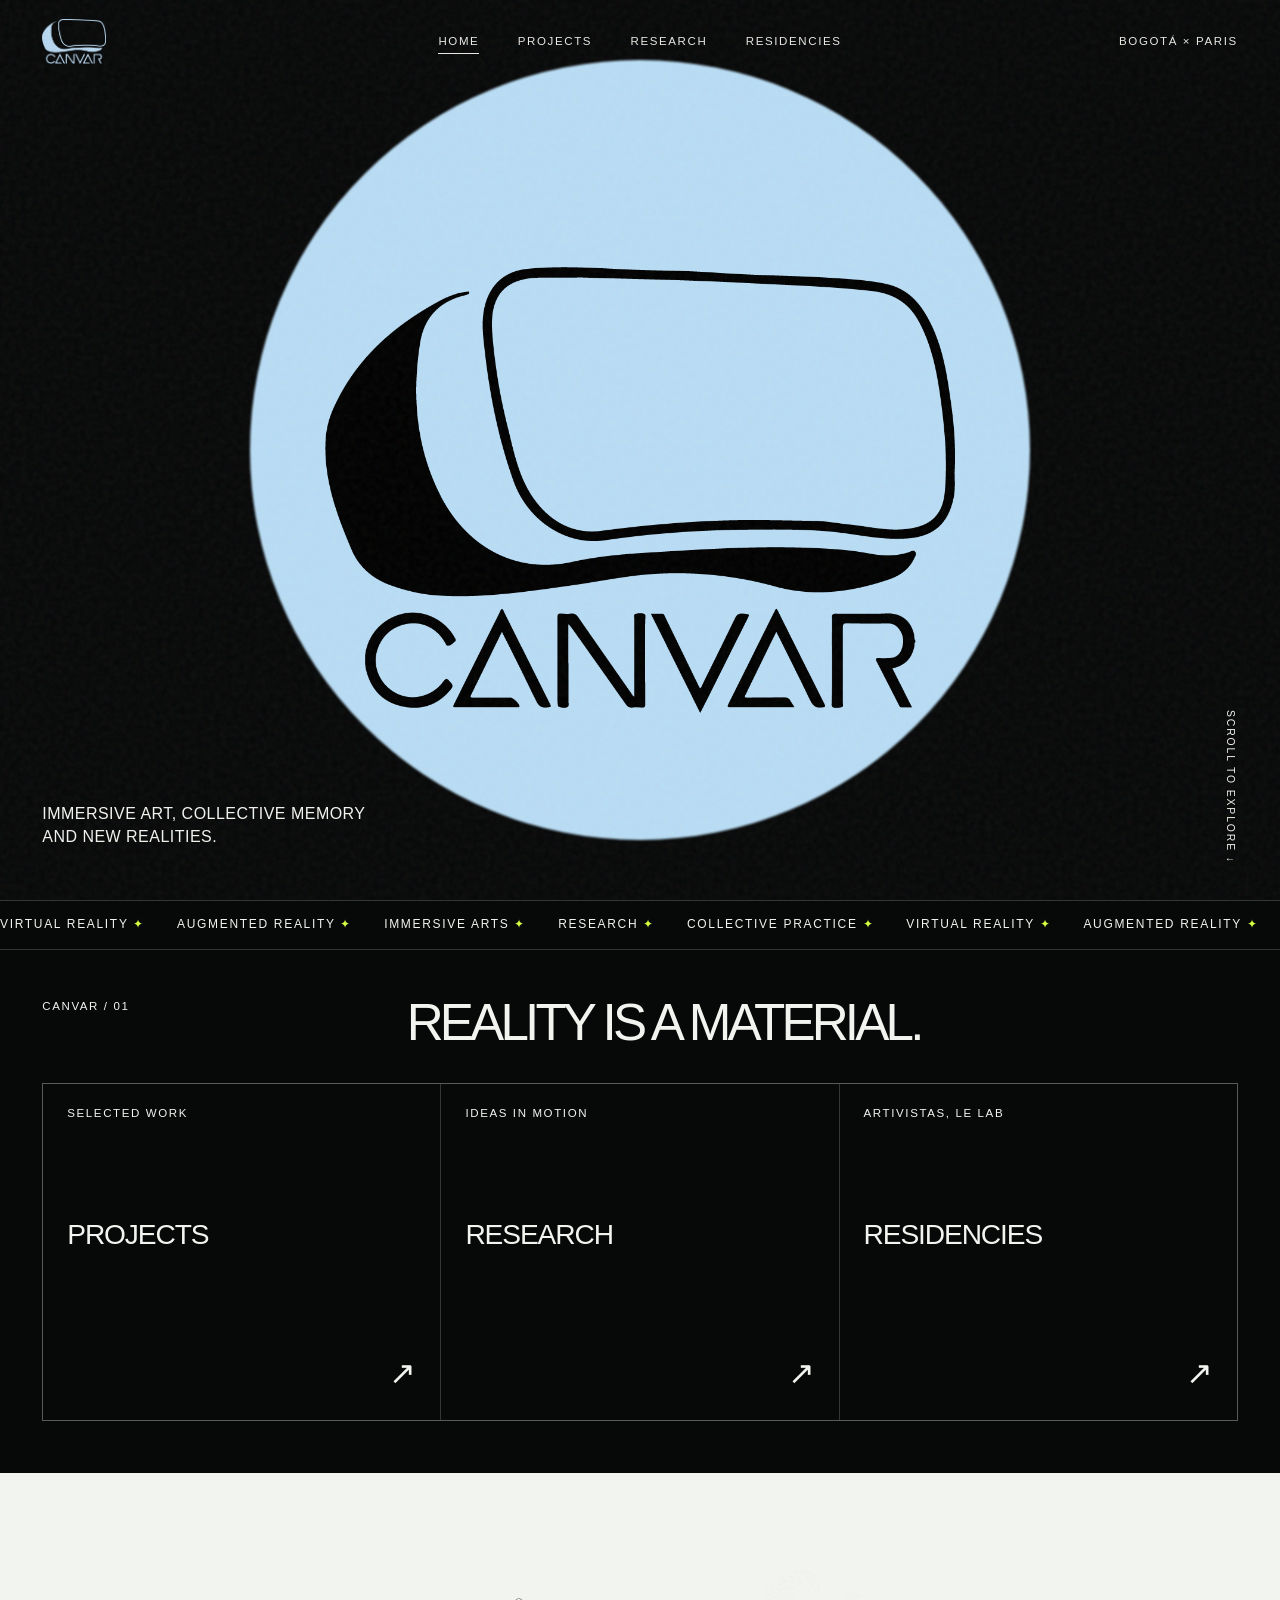
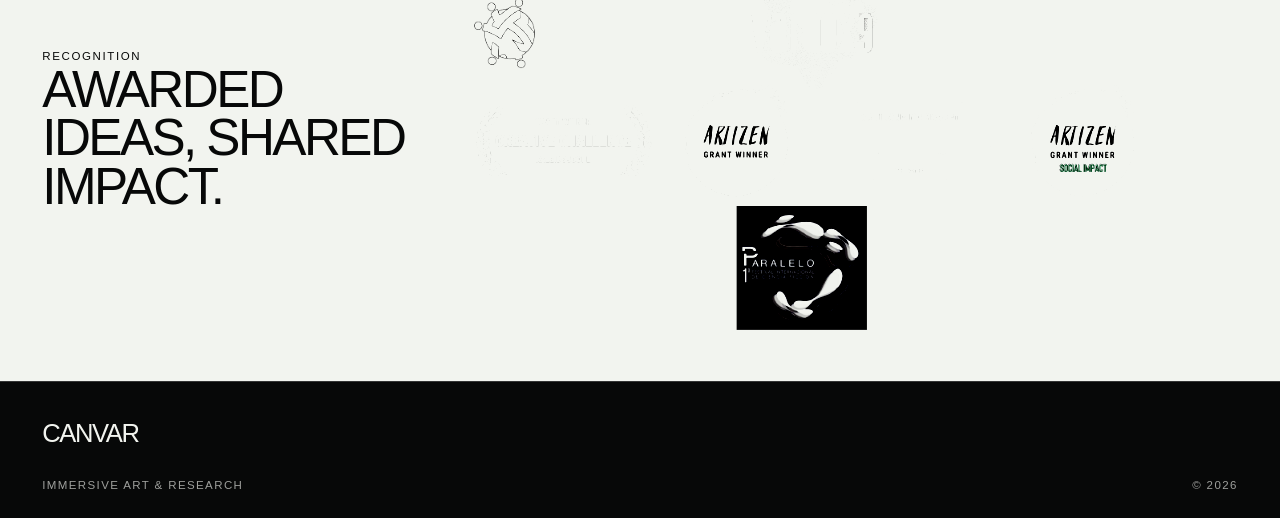
==== index.html @ 2102f198 "initial commit" ====
<!doctype html>
<html lang="en">
<head>
  <meta charset="utf-8">
  <meta name="viewport" content="width=device-width, initial-scale=1">
  <meta name="description" content="CANVAR — immersive art, extended realities and collective memory.">
  <title>CANVAR — Immersive art & new realities</title>
  <link rel="stylesheet" href="assets/css/theme.css">
  <link rel="stylesheet" href="assets/css/styles.css">
</head>
<body>
  <a class="skip-link" href="#main">Skip to content</a>
  <header class="site-header">
    <a class="brand" href="index.html" aria-label="CANVAR home"><img src="assets/images/brand/canvar-logo.png" alt="CANVAR"></a>
    <button class="nav-toggle" type="button" aria-expanded="false" aria-controls="site-nav">Menu</button>
    <nav class="site-nav" id="site-nav" aria-label="Primary">
      <a href="index.html" aria-current="page">Home</a><a href="projects.html">Projects</a><a href="research.html">Research</a><a href="residencies.html">Residencies</a>
    </nav>
    <span class="header-note">Bogotá × Paris</span>
  </header>
  <main id="main">
    <section class="hero">
      <div class="hero-orb" aria-hidden="true"></div>
      <img class="hero-logo" src="assets/images/brand/canvar-logo.png" alt="CANVAR">
      <p class="hero-copy">Immersive art, collective memory and new realities.</p>
      <span class="scroll-cue">Scroll to explore ↓</span>
    </section>
    <div class="ticker" aria-label="Disciplines">
      <div class="ticker-track"><span>Virtual reality <i>✦</i></span><span>Augmented reality <i>✦</i></span><span>Immersive arts <i>✦</i></span><span>Research <i>✦</i></span><span>Collective practice <i>✦</i></span><span>Virtual reality <i>✦</i></span><span>Augmented reality <i>✦</i></span><span>Immersive arts <i>✦</i></span><span>Research <i>✦</i></span><span>Collective practice <i>✦</i></span></div>
    </div>
    <section class="section">
      <div class="section-head reveal"><span class="eyebrow">CANVAR / 01</span><h1 class="section-title">Reality is a material.</h1></div>
      <div class="portal-grid reveal">
        <a class="portal" href="projects.html"><span class="meta">Selected work</span><h3>Projects</h3><span class="arrow">↗</span></a>
        <a class="portal" href="research.html"><span class="meta">Ideas in motion</span><h3>Research</h3><span class="arrow">↗</span></a>
        <a class="portal" href="residencies.html"><span class="meta">Artivistas, Le Lab</span><h3>Residencies</h3><span class="arrow">↗</span></a>
      </div>
    </section>
    <section class="section awards">
      <div class="reveal"><span class="eyebrow">Recognition</span><h2>Awarded ideas, shared impact.</h2></div>
      <img class="awards-art reveal" src="assets/images/brand/canvar-awards.png" alt="CANVAR awards and recognition marks">
    </section>
  </main>
  <footer class="site-footer"><div class="footer-mark">CANVAR</div><div class="footer-row"><span>Immersive art & research</span><span>© <span data-year></span></span></div></footer>
  <script src="assets/js/main.js"></script>
</body>
</html>
---- assets/css/theme.css ----
/*
  CANVAR GLOBAL THEME
  -------------------
  This file controls the visual language shared by every page.
  Change these values to update the whole website without editing its layouts.
*/

:root {
  /* Palette */
  --ink: #070808;
  --paper: #f2f4ef;
  --mist: #b9ddf5;
  --acid: #d7ff42;
  --line: rgba(255, 255, 255, .18);
  --muted: rgba(242, 244, 239, .64);

  /* Typefaces */
  --display: "Arial Narrow", "Helvetica Neue", Arial, sans-serif;
  --body: Inter, "Helvetica Neue", Arial, sans-serif;

  /* Global page spacing */
  --pad: clamp(1rem, 3.3vw, 3.5rem);

  /* Global type scale — edit these to resize every heading */
  --type-page-title: clamp(3rem, 5vw, 5.25rem);
  --type-project-title: clamp(2.8rem, 4.5vw, 4.8rem);
  --type-section-title: clamp(2.4rem, 4vw, 4.2rem);
  --type-content-title: clamp(2rem, 3.2vw, 3.5rem);
  --type-feature-title: clamp(2.2rem, 3.5vw, 3.8rem);
  --type-card-title: clamp(1.5rem, 2.2vw, 2.4rem);
  --type-small-title: clamp(1.5rem, 2vw, 2.1rem);
  --type-footer: clamp(1.5rem, 2vw, 3rem);
  --type-body-large: clamp(1rem, 1.2vw, 1.15rem);

  /* Mobile title scale */
  --type-page-title-mobile: clamp(2.6rem, 9vw, 3.6rem);
}
---- assets/css/styles.css ----
* { box-sizing: border-box; }
html { scroll-behavior: smooth; }
body {
  margin: 0;
  color: var(--paper);
  background: var(--ink);
  font-family: var(--body);
  line-height: 1.45;
  overflow-x: hidden;
}
body::before {
  content: "";
  position: fixed;
  inset: 0;
  pointer-events: none;
  z-index: 20;
  opacity: .08;
  background-image: url("data:image/svg+xml,%3Csvg viewBox='0 0 180 180' xmlns='http://www.w3.org/2000/svg'%3E%3Cfilter id='n'%3E%3CfeTurbulence type='fractalNoise' baseFrequency='.85' numOctaves='3' stitchTiles='stitch'/%3E%3C/filter%3E%3Crect width='100%25' height='100%25' filter='url(%23n)' opacity='.7'/%3E%3C/svg%3E");
}
a { color: inherit; text-decoration: none; }
img { display: block; max-width: 100%; }
button { font: inherit; }
::selection { color: var(--ink); background: var(--acid); }

.skip-link { position: fixed; left: 1rem; top: -5rem; z-index: 100; background: var(--acid); color: var(--ink); padding: .7rem 1rem; }
.skip-link:focus { top: 1rem; }
.site-header {
  position: fixed;
  inset: 0 0 auto;
  z-index: 50;
  display: grid;
  grid-template-columns: 1fr auto 1fr;
  align-items: center;
  padding: 1.2rem var(--pad);
  mix-blend-mode: difference;
}
.brand { width: 64px; }
.brand img { width: 100%; }
.nav-toggle { display: none; }
.site-nav { display: flex; justify-content: center; gap: clamp(1rem, 3vw, 3rem); }
.site-nav a, .header-note, .eyebrow, .meta, .filter-button, .index-no {
  font-size: .72rem;
  line-height: 1;
  text-transform: uppercase;
  letter-spacing: .14em;
}
.site-nav a { position: relative; padding: .4rem 0; }
.site-nav a::after { content: ""; position: absolute; left: 0; right: 100%; bottom: 0; height: 1px; background: currentColor; transition: right .25s ease; }
.site-nav a:hover::after, .site-nav a[aria-current="page"]::after { right: 0; }
.header-note { justify-self: end; }

.hero {
  min-height: 100svh;
  display: grid;
  place-items: center;
  padding: 8rem var(--pad) 3rem;
  position: relative;
  overflow: hidden;
}
.hero-orb {
  position: absolute;
  width: min(66vw, 780px);
  aspect-ratio: 1;
  border-radius: 50%;
  background: var(--mist);
  filter: blur(1px);
  animation: breathe 8s ease-in-out infinite;
}
.hero-logo { position: relative; width: min(65vw, 630px); z-index: 1; filter: brightness(0); }
.hero-copy { position: absolute; left: var(--pad); bottom: 2.25rem; z-index: 2; max-width: 38ch; text-transform: uppercase; letter-spacing: .03em; }
.scroll-cue { position: absolute; right: var(--pad); bottom: 2.25rem; writing-mode: vertical-rl; font-size: .65rem; text-transform: uppercase; letter-spacing: .18em; }
@keyframes breathe { 50% { transform: scale(1.05) rotate(3deg); border-radius: 44% 56% 51% 49%; } }

.ticker { overflow: hidden; border-block: 1px solid var(--line); padding: .95rem 0; }
.ticker-track { width: max-content; display: flex; gap: 2rem; animation: tick 28s linear infinite; }
.ticker span { font-size: .75rem; letter-spacing: .14em; text-transform: uppercase; }
.ticker i { color: var(--acid); font-style: normal; }
@keyframes tick { to { transform: translateX(-50%); } }

.section { padding: clamp(2.5rem, 4vw, 4.5rem) var(--pad); }
.section-head { display: grid; grid-template-columns: minmax(8rem, .4fr) 1fr; gap: 2rem; margin-bottom: clamp(1.5rem, 3vw, 3rem); }
.section-title, .page-title, .project-title {
  margin: 0;
  font-family: var(--display);
  font-weight: 500;
  text-transform: uppercase;
  letter-spacing: -.075em;
  line-height: .86;
}
.section-title { font-size: var(--type-section-title); }
.section-intro { max-width: 42rem; margin: 0; font-size: clamp(1rem, 1.5vw, 1.3rem); align-self: end; }
.rule { border: 0; border-top: 1px solid var(--line); margin: 0; }

.awards { display: grid; grid-template-columns: .65fr 1.35fr; align-items: center; gap: 5vw; background: var(--paper); color: var(--ink); }
.awards h2 { font-size: var(--type-section-title); margin: 0; line-height: .94; letter-spacing: -.05em; text-transform: uppercase; font-weight: 500; }
.awards-art { filter: contrast(1.6); mix-blend-mode: multiply; }

.portal-grid { display: grid; grid-template-columns: repeat(3, 1fr); gap: 1px; background: var(--line); border: 1px solid var(--line); }
.portal { background: var(--ink); min-height: 21rem; padding: 1.5rem; display: flex; flex-direction: column; justify-content: space-between; transition: color .3s, background .3s; }
.portal:hover { background: var(--acid); color: var(--ink); }
.portal h3 { margin: 0; font-size: var(--type-card-title); line-height: .98; text-transform: uppercase; letter-spacing: -.04em; font-weight: 500; }
.arrow { font-size: 2rem; align-self: end; transition: transform .25s; }
.portal:hover .arrow { transform: translate(5px, -5px); }

.page-hero { min-height: 62svh; padding: 7rem var(--pad) 3.5rem; display: flex; flex-direction: column; justify-content: flex-end; border-bottom: 1px solid var(--line); position: relative; }
.page-hero--compact { min-height: 20svh; }
.page-title { font-size: var(--type-page-title); }
.page-kicker { display: flex; justify-content: space-between; gap: 2rem; margin-bottom: 1.5rem; color: var(--muted); }
.sr-only { position: absolute; width: 1px; height: 1px; padding: 0; margin: -1px; overflow: hidden; clip: rect(0, 0, 0, 0); white-space: nowrap; border: 0; }
.projects-intro { padding: 10rem var(--pad) 1.5rem; }
.projects-intro .page-kicker { margin: 0; }
.filters { position: sticky; top: 5rem; z-index: 15; display: flex; align-items: center; flex-wrap: wrap; gap: .25rem 0; padding: 1rem var(--pad); border-block: 1px solid var(--line); background: rgba(7, 8, 8, .9); backdrop-filter: blur(14px); }
.filter-label { margin-right: 1rem; color: var(--muted); font-size: .72rem; text-transform: uppercase; letter-spacing: .12em; }
.filter-button { position: relative; color: var(--muted); background: transparent; border: 0; padding: .5rem .85rem; cursor: pointer; font-size: .78rem; text-transform: none; letter-spacing: .02em; }
.filter-button:not(:last-of-type)::after { content: "/"; position: absolute; right: -.12rem; color: rgba(242, 244, 239, .25); }
.filter-button sup { margin-left: .2rem; font-size: .55rem; vertical-align: super; }
.filter-button:hover, .filter-button.is-active { color: var(--paper); }
.filter-button.is-active { text-decoration: underline; text-decoration-color: var(--acid); text-underline-offset: .35rem; }
.filter-button:focus-visible { outline: 2px solid var(--acid); outline-offset: 3px; }
.filter-status { margin-left: auto; color: var(--muted); font-size: .72rem; text-transform: uppercase; letter-spacing: .12em; }

.project-list { margin: 2rem var(--pad) 8rem; display: grid; grid-template-columns: repeat(2, minmax(0, 1fr)); gap: clamp(1rem, 2.4vw, 2.5rem); }
.project-card { min-width: 0; position: relative; display: block; align-self: start; overflow: hidden; background: #111; isolation: isolate; }
.project-card.reveal { opacity: 1; transform: none; }
.project-card[hidden] { display: none !important; }
.project-info { position: absolute; inset: 0; z-index: 2; padding: clamp(1.25rem, 3vw, 3rem); display: flex; flex-direction: column; align-items: center; justify-content: center; text-align: center; color: #fff; transition: transform .35s ease; }
.project-info .index-no { display: block; margin-bottom: .8rem; color: rgba(255,255,255,.7); }
.project-card h2 { margin: 0; font-size: var(--type-card-title); line-height: 1; text-transform: uppercase; letter-spacing: -.035em; font-weight: 500; }
.project-thumb { position: relative; width: 100%; background: #111; }
.project-thumb::after { content: ""; position: absolute; inset: 0; background: rgba(0, 0, 0, .34); transition: background .35s ease; }
.project-thumb img { width: 100%; height: var(--equal-grid-height, auto); object-fit: contain; }
.project-list .project-thumb { height: var(--equal-grid-height, auto); }
.project-card .meta { color: rgba(255,255,255,.78); margin-top: .75rem; }
.project-action { margin-top: 1.4rem; font-size: .65rem; line-height: 1; text-transform: uppercase; letter-spacing: .14em; opacity: .7; }
.project-card[href] .project-action { opacity: 1; }
.project-card[href]:hover .project-info { transform: translateY(-4px); }
.project-card:hover .project-thumb::after { background: rgba(0, 0, 0, .62); }
.project-card[href]:focus-visible { outline: 2px solid var(--acid); outline-offset: 4px; }
.project-card.is-disabled { cursor: default; }
.project-card.is-disabled .project-info { background: radial-gradient(ellipse at center, rgba(0,0,0,.72) 0%, rgba(0,0,0,.42) 30%, transparent 68%); }

/* Shared project-detail components */
.project-lead { margin: 0 0 2rem; font-size: clamp(1.25rem, 2vw, 1.75rem); line-height: 1.35; color: var(--paper); }
.project-section-label { display: block; margin-bottom: 1.25rem; color: var(--muted); font-size: .7rem; text-transform: uppercase; letter-spacing: .14em; }
.project-split { display: grid; grid-template-columns: minmax(12rem, .45fr) minmax(0, 1fr); gap: clamp(2.5rem, 7vw, 7rem); align-items: start; }
.video-player { position: relative; aspect-ratio: 16 / 9; overflow: hidden; display: grid; place-items: center; background: #111; }
.video-player::after { content: ""; position: absolute; inset: 0; background: rgba(0,0,0,.48); transition: background .3s ease; }
.video-player > img { position: absolute; inset: 0; width: 100%; height: 100%; object-fit: cover; transition: transform .5s ease; }
.video-load { position: relative; z-index: 1; display: flex; flex-direction: column; align-items: center; gap: .75rem; padding: 1rem; color: #fff; background: transparent; border: 0; text-align: center; cursor: pointer; }
.video-load strong { font-size: clamp(1.5rem, 3vw, 3rem); font-weight: 500; text-transform: uppercase; letter-spacing: -.03em; }
.video-load small { font-size: .68rem; text-transform: uppercase; letter-spacing: .12em; }
.play-button { width: 3.5rem; aspect-ratio: 1; display: grid; place-items: center; padding-left: .15rem; border: 1px solid rgba(255,255,255,.65); border-radius: 50%; }
.video-player:hover::after { background: rgba(0,0,0,.62); }
.video-player:hover > img { transform: scale(1.02); }
.video-load:focus-visible { outline: 2px solid var(--acid); outline-offset: 4px; }
.video-player iframe { position: absolute; inset: 0; z-index: 3; width: 100%; height: 100%; border: 0; }
.video-local-message { display: none; position: relative; z-index: 2; max-width: 34rem; margin: 0; padding: 1rem 1.25rem; color: #fff; background: rgba(0,0,0,.78); text-align: center; }
.video-player.needs-server .video-load { display: none; }
.video-player.needs-server .video-local-message { display: block; }
.video-link { display: inline-flex; margin-top: 1rem; padding-bottom: .2rem; border-bottom: 1px solid var(--acid); font-size: .72rem; text-transform: uppercase; letter-spacing: .12em; }
.wide-media { margin: 0; padding: 0 var(--pad); }
.wide-media img { width: 100%; height: auto; }
.project-media-grid { --row-gap: clamp(.35rem, .9vw, .9rem); display: flex; width: 100%; gap: var(--row-gap); align-items: stretch; overflow: hidden; }
.project-media-grid figure { flex: 1 1 0; min-width: 0; height: var(--equal-grid-height, auto); margin: 0; background: #111; }
.project-media-grid img { width: 100%; height: var(--equal-grid-height, auto); object-fit: contain; }
.people-grid { display: flex; width: 100%; gap: 1px; align-items: stretch; overflow: hidden; background: var(--line); }
.person-card { flex: 1 1 0; min-width: 0; height: var(--equal-grid-height, auto); position: relative; margin: 0; overflow: hidden; background: #111; }
.person-card img { width: 100%; height: var(--equal-grid-height, auto); object-fit: contain; }
.person-card figcaption { position: absolute; inset: 0; display: flex; align-items: center; justify-content: center; padding: 1rem; color: #fff; background: rgba(0,0,0,.68); text-align: center; text-transform: uppercase; letter-spacing: .08em; opacity: 0; transition: opacity .25s ease; }
.person-card:hover figcaption, .person-card:focus-within figcaption { opacity: 1; }
.credit-grid { display: flex; width: 100%; gap: 1px; align-items: stretch; overflow: hidden; background: var(--line); }
.credit-item { flex: 1 1 0; min-width: 0; min-height: 9rem; padding: 1.5rem; background: var(--ink); display: flex; flex-direction: column; justify-content: space-between; }
.credit-item dt { color: var(--muted); font-size: .68rem; text-transform: uppercase; letter-spacing: .12em; }
.credit-item dd { margin: 1rem 0 0; font-size: 1.05rem; }
.logo-grid { display: flex; gap: 1px; align-items: stretch; overflow: visible; background: transparent; }
.logo-grid figure { flex: 1 1 0; min-width: 0; margin: 0; padding: clamp(.8rem, 1.8vw, 1.8rem); background: transparent; display: flex; align-items: center; justify-content: center; }
.logo-grid img { width: 100%; height: var(--equal-grid-height, auto); object-fit: contain; }
.project-separator { padding: 2rem var(--pad); display: flex; justify-content: center; }
.project-separator img { width: min(11rem, 38vw); }
.platform-list { display: flex; flex-wrap: wrap; gap: .5rem; margin: 2rem 0; }
.platform-list span { padding: .55rem .8rem; border: 1px solid var(--line); border-radius: 99px; font-size: .7rem; text-transform: uppercase; letter-spacing: .12em; }
.project-cta { display: inline-flex; align-items: center; gap: .8rem; padding: .9rem 1.2rem; color: var(--ink); background: var(--acid); border-radius: 99px; font-size: .72rem; text-transform: uppercase; letter-spacing: .12em; }
.principles { list-style: none; margin: 2rem 0 0; padding: 0; counter-reset: principles; }
.principles li { counter-increment: principles; display: grid; grid-template-columns: 3rem 1fr; gap: 1rem; padding: 1.5rem 0; border-top: 1px solid var(--line); }
.principles li::before { content: "0" counter(principles); color: var(--muted); font-size: .72rem; letter-spacing: .1em; }

.image-hero { height: min(76svh, 780px); position: relative; overflow: hidden; }
.image-hero img { width: 100%; height: 100%; object-fit: cover; }
.image-hero::after { content: ""; position: absolute; inset: 0; background: linear-gradient(180deg, rgba(0,0,0,.05), rgba(0,0,0,.64)); }
.project-heading { position: absolute; z-index: 2; inset: auto var(--pad) 3rem; }
.project-title { font-size: var(--type-project-title); max-width: 14ch; }
.project-deck { font-size: clamp(1rem, 1.5vw, 1.25rem); max-width: 48rem; margin: 1.5rem 0 0; }
.content-grid { display: grid; grid-template-columns: minmax(8rem, .45fr) 1fr; gap: 5vw; }
.prose { max-width: 52rem; }
.prose h2 { font-size: var(--type-content-title); line-height: 1; letter-spacing: -.045em; text-transform: uppercase; font-weight: 500; margin: 0 0 2rem; }
.prose h3 { font-size: var(--type-small-title); line-height: 1.05; margin: 3rem 0 1rem; text-transform: uppercase; }
.prose p, .feature-copy p { font-size: var(--type-body-large); color: rgba(242,244,239,.82); }
.prose a { text-decoration: underline; text-decoration-color: var(--acid); text-underline-offset: .2em; }

.character-grid { display: grid; grid-template-columns: repeat(2, 1fr); gap: 1px; background: var(--line); border: 1px solid var(--line); margin-top: 3rem; }
.character { background: #111; padding: clamp(1.5rem, 4vw, 4rem); display: grid; grid-template-columns: .7fr 1fr; gap: 2rem; align-items: end; }
.character img { width: 100%; height: var(--equal-grid-height, auto); object-fit: contain; margin: auto; }
.character h3 { font-size: var(--type-small-title); letter-spacing: -.04em; line-height: 1; text-transform: uppercase; margin: 0 0 1.5rem; }
.partner-strip { padding: clamp(1.5rem, 3vw, 3rem); background: transparent; }
.partner-strip img { width: 100%; height: auto; max-height: 10rem; object-fit: contain; }

.gallery { padding: var(--pad); display: grid; grid-template-columns: repeat(12, 1fr); gap: var(--pad); }
.gallery figure { height: var(--equal-grid-height, auto); margin: 0; overflow: hidden; }
.gallery img { width: 100%; height: var(--equal-grid-height, auto); object-fit: contain; }
.gallery figure:nth-child(6n+1) { grid-column: span 7; }
.gallery figure:nth-child(6n+2) { grid-column: span 5; }
.gallery figure:nth-child(6n+3) { grid-column: span 4; }
.gallery figure:nth-child(6n+4) { grid-column: span 8; }
.gallery figure:nth-child(6n+5) { grid-column: span 6; }
.gallery figure:nth-child(6n+6) { grid-column: span 6; }
.gallery img { transition: opacity .25s ease; }
.gallery figure:hover img { opacity: .86; }
.banner { width: 100%; }
.logo-row { display: flex; justify-content: center; align-items: center; gap: 5vw; padding: 3rem var(--pad); background: transparent; }
.logo-row img { flex: 0 1 260px; min-width: 0; max-width: min(260px, 36vw); max-height: 130px; object-fit: contain; }

/* SEXILIO */
.sexilio-page { --hero-image-height: 18rem; }
.sexilio-banner { padding-top: 5.25rem; border-bottom: 1px solid var(--line); background: #111; }
.sexilio-banner img { width: 100%; height: auto; }
.sexilio-opening, .sexilio-story, .sexilio-team, .sexilio-support { display: grid; grid-template-columns: repeat(2, minmax(0, 1fr)); gap: clamp(1.5rem, 4vw, 4rem); align-items: center; }
.sexilio-feature-image { margin: 0; min-width: 0; background: transparent; }
.sexilio-feature-image img { width: 100%; height: auto; }
.sexilio-crowdfunding { display: flex; align-items: end; justify-content: space-between; gap: 2rem; border-block: 1px solid var(--line); }
.sexilio-crowdfunding h2 { max-width: 22ch; margin: 0; font-size: clamp(1.25rem, 1.8vw, 1.8rem); line-height: 1.08; letter-spacing: -.035em; text-transform: uppercase; font-weight: 500; }
.sexilio-crowdfunding p { margin-bottom: 0; color: var(--muted); }
.sexilio-crowdfunding .project-cta { flex: 0 0 auto; }
.sexilio-grid { display: grid; gap: clamp(.5rem, 1vw, 1rem); margin-top: clamp(1.5rem, 3vw, 3rem); }
.sexilio-grid--three { grid-template-columns: repeat(3, minmax(0, 1fr)); }
.sexilio-grid--two { grid-template-columns: repeat(2, minmax(0, 1fr)); }
.sexilio-grid figure { height: var(--equal-grid-height, auto); min-width: 0; margin: 0; overflow: hidden; background: #111; }
.sexilio-grid img { width: 100%; height: var(--equal-grid-height, auto); object-fit: contain; }
.sexilio-logos { max-width: 48rem; margin-inline: auto; }
.sexilio-team { align-items: stretch; }
.sexilio-credits { display: grid; grid-template-columns: repeat(2, minmax(0, 1fr)); }
.sexilio-widget { min-height: 450px; display: grid; place-items: center; overflow: hidden; background: var(--paper); }
.sexilio-widget iframe { display: block; width: 100%; height: 450px; border: 0; }

/* Project media is intentionally compact on larger screens. */
.project-page .image-hero {
  width: 60%;
  height: min(57svh, 585px);
  margin-inline: auto;
}
.project-page :is(.video-player, .wide-media, .project-media-grid, .people-grid, .logo-grid, .character-grid, .gallery, .partner-strip, .sexilio-grid) {
  width: 60%;
  margin-inline: auto;
}
.project-page :is(.sexilio-banner img, .sexilio-feature-image, .sexilio-widget) {
  width: 60%;
  margin-inline: auto;
}
.project-page :is(.project-split, .content-grid, .sexilio-opening, .sexilio-story, .sexilio-team, .sexilio-support)
  :is(.image-hero, .video-player, .wide-media, .project-media-grid, .people-grid, .logo-grid, .character-grid, .gallery, .partner-strip, .sexilio-grid, .sexilio-feature-image, .sexilio-widget) {
  width: 100%;
  margin-inline: 0;
}
.project-page .project-separator img { width: min(8.25rem, 28.5vw); }

/* Render-safe project layouts (SEXILIO is intentionally excluded). */
.project-page:not(.sexilio-page) :is(.project-split, .content-grid) {
  grid-template-columns: 1fr;
  gap: clamp(1rem, 2vw, 2rem);
}
.project-page:not(.sexilio-page) :is(.project-split, .content-grid) > *,
.project-page:not(.sexilio-page) :is(.prose, .video-load, .section-head, .character, .credit-item) {
  min-width: 0;
  max-width: 100%;
}
.project-page:not(.sexilio-page) :is(.prose, .section-title, .project-lead, .project-deck, .video-load strong, .character) {
  overflow-wrap: anywhere;
}
.project-page:not(.sexilio-page) .prose { width: 100%; }
.project-page:not(.sexilio-page) .image-hero { background: transparent; }
.project-page:not(.sexilio-page) .image-hero img { object-fit: contain; }
.project-page:not(.sexilio-page) .image-hero .project-title {
  position: absolute;
  width: 1px;
  height: 1px;
  padding: 0;
  margin: -1px;
  overflow: hidden;
  clip: rect(0, 0, 0, 0);
  white-space: nowrap;
  border: 0;
}
.project-page:not(.sexilio-page) .video-load strong { font-size: clamp(1rem, 3vw, 2rem); }

/* SEXILIO page-specific proportions */
.project-page main { text-align: center; }
.project-page .section { padding-block: clamp(1.25rem, 2vw, 2rem); }
.project-page main :is(.prose, .section-title, .project-title, .project-deck) { margin-inline: auto; }
.project-page .section-title { font-size: clamp(1.6rem, 2.6vw, 2.7rem); line-height: .95; letter-spacing: -.045em; }
.project-page .section-head { grid-template-columns: 1fr; margin-bottom: clamp(1rem, 1.8vw, 1.75rem); }
.project-page .credit-item { align-items: center; text-align: center; }
.project-page .platform-list { justify-content: center; }
.sexilio-page .sexilio-crowdfunding > div { flex: 1 1 auto; }
.sexilio-page .sexilio-crowdfunding h2 { margin-inline: auto; }
.project-page :is(.project-media-grid, .people-grid, .logo-grid, .character-grid, .gallery, .sexilio-grid) {
  gap: 0;
  background: transparent;
}
.project-page :is(.project-media-grid figure, .person-card, .character, .gallery figure, .sexilio-grid figure) {
  background: transparent;
}
.project-page .character-grid { border: 0; }
.project-page .sexilio-banner img { width: 100%; }
.project-page .sexilio-story { align-items: stretch; }
.project-page .sexilio-opening { align-items: center; }
.project-page .sexilio-opening .sexilio-feature-image {
  position: relative;
  width: 100%;
  height: var(--hero-image-height);
  overflow: hidden;
}
.project-page .sexilio-opening .sexilio-feature-image img {
  position: absolute;
  inset: 0;
  width: 100%;
  height: 100%;
  object-fit: contain;
}
.project-page .sexilio-story .video-player {
  width: 100%;
  height: auto;
  min-height: 0;
  margin-inline: 0;
  aspect-ratio: auto;
  background: transparent;
}
.project-page .sexilio-story .video-player > img { object-fit: contain; }
.project-page .sexilio-story .video-player::after,
.project-page .sexilio-story .video-player:hover::after { background: transparent; }

.feature-stack { display: grid; gap: 1px; background: var(--line); border-block: 1px solid var(--line); }
.residency-intro { display: grid; grid-template-columns: minmax(18rem, .8fr) minmax(0, 1.2fr); gap: clamp(2.5rem, 7vw, 7rem); align-items: start; }
.residency-intro-media { margin: 0; position: sticky; top: 7rem; background: #0aaec2; }
.residency-intro-media img { width: 100%; max-height: 34rem; object-fit: contain; }
.residency-intro .eyebrow { display: block; margin-bottom: 1.5rem; color: var(--muted); }
.feature { display: grid; grid-template-columns: 1fr 1fr; min-height: 70svh; background: var(--ink); }
.feature:nth-child(even) .feature-media { order: 2; }
.feature-media img { width: 100%; height: 100%; object-fit: cover; }
.feature-copy { padding: clamp(2rem, 6vw, 6rem); display: flex; flex-direction: column; justify-content: center; }
.feature-copy h2 { margin: 0 0 2rem; font-size: var(--type-feature-title); line-height: .96; letter-spacing: -.05em; text-transform: uppercase; font-weight: 500; }
.feature-copy ul { padding-left: 1.2rem; font-size: 1.1rem; }
.research-grid { display: grid; grid-template-columns: repeat(3, 1fr); border-block: 1px solid var(--line); }
.research-card { padding: clamp(2rem, 3.5vw, 3.5rem); min-height: 29rem; border-right: 1px solid var(--line); display: flex; flex-direction: column; justify-content: space-between; }
.research-card:last-child { border: 0; }
.research-card h2 { margin: 0; font-size: var(--type-card-title); line-height: 1; letter-spacing: -.04em; text-transform: uppercase; font-weight: 500; }
.research-card p { color: var(--muted); }
.research-card:hover { background: var(--mist); color: var(--ink); }
.research-card:hover p { color: rgba(7,8,8,.7); }

.site-footer { padding: 2.5rem var(--pad) 1.5rem; border-top: 1px solid var(--line); }
.footer-mark { font-family: var(--display); font-size: var(--type-footer); line-height: .9; letter-spacing: -.055em; text-transform: uppercase; }
.footer-row { margin-top: 2rem; display: flex; justify-content: space-between; gap: 2rem; color: var(--muted); font-size: .72rem; text-transform: uppercase; letter-spacing: .12em; }
.reveal { opacity: 0; transform: translateY(28px); transition: opacity .8s ease, transform .8s ease; }
.reveal.is-visible { opacity: 1; transform: none; }
.project-page:not(.sexilio-page) .reveal { opacity: 1; transform: none; }

@media (max-width: 850px) {
  .site-header { grid-template-columns: 1fr auto; mix-blend-mode: normal; background: rgba(7,8,8,.92); }
  .header-note { display: none; }
  .nav-toggle { display: block; position: fixed; top: 1.55rem; right: var(--pad); color: var(--paper); background: transparent; border: 0; text-transform: uppercase; letter-spacing: .12em; font-size: .72rem; z-index: 2; }
  .site-nav { position: fixed; inset: 0; display: flex; flex-direction: column; align-items: center; justify-content: center; gap: 2rem; background: var(--ink); transform: translateY(-105%); transition: transform .4s ease; }
  .site-nav.is-open { transform: none; }
  .site-nav a { font-size: clamp(2.2rem, 10vw, 5rem); letter-spacing: -.04em; }
  .hero-logo { width: 82vw; }
  .hero-orb { width: 92vw; }
  .page-title { font-size: var(--type-page-title-mobile); letter-spacing: -.045em; }
  .page-kicker span:last-child { display: none; }
  .awards, .section-head, .content-grid { grid-template-columns: 1fr; }
  .portal-grid, .research-grid { grid-template-columns: 1fr; }
  .portal { min-height: 18rem; }
  .projects-intro { padding-top: 8rem; }
  .filters { top: 5.1rem; overflow: visible; flex-wrap: wrap; }
  .filter-status { width: 100%; margin: .5rem 0 0; }
  .project-list { grid-template-columns: 1fr; margin-bottom: 5rem; }
  .project-split { grid-template-columns: 1fr; }
  .project-media-grid { display: grid; grid-template-columns: repeat(2, minmax(0, 1fr)); overflow: visible; }
  .project-media-grid figure { height: var(--equal-grid-height, auto); }
  .people-grid { display: grid; grid-template-columns: repeat(2, minmax(0, 1fr)); overflow: visible; }
  .credit-grid { display: grid; grid-template-columns: 1fr; overflow: visible; }
  .logo-grid { display: grid; grid-template-columns: repeat(3, minmax(0, 1fr)); gap: 1px; }
  .logo-grid figure { padding: .75rem; }
  .character-grid, .feature { grid-template-columns: 1fr; }
  .page-hero--compact { min-height: 38svh; }
  .residency-intro { grid-template-columns: 1fr; }
  .residency-intro-media { position: static; }
  .feature:nth-child(even) .feature-media { order: 0; }
  .feature-media { min-height: 55svh; }
  .character { grid-template-columns: 1fr; }
  .gallery { gap: .75rem; }
  .gallery figure { grid-column: span 12 !important; }
  .sexilio-opening, .sexilio-story, .sexilio-team, .sexilio-support { grid-template-columns: 1fr; }
  .sexilio-crowdfunding { align-items: flex-start; flex-direction: column; }
  .sexilio-grid--three, .sexilio-grid--two, .sexilio-credits { grid-template-columns: 1fr; }
  .project-page .image-hero {
    width: 100%;
    height: min(56svh, 520px);
  }
  .project-page :is(.video-player, .wide-media, .project-media-grid, .people-grid, .logo-grid, .character-grid, .gallery, .partner-strip, .sexilio-grid),
  .project-page :is(.sexilio-banner img, .sexilio-feature-image, .sexilio-widget) {
    width: 100%;
  }
  .project-page .project-separator img { width: min(11rem, 38vw); }
  .project-page:not(.sexilio-page) .image-hero { height: auto; aspect-ratio: 16 / 9; }
  .project-page:not(.sexilio-page) .character-grid { --equal-grid-height: auto !important; }
  .project-page:not(.sexilio-page) .character img { height: min(65svh, 32rem); }
  .project-page .sexilio-opening .sexilio-feature-image { height: auto; aspect-ratio: 3 / 2; }
  .project-page .sexilio-story .video-player { aspect-ratio: 16 / 9; }
}

@media (hover: none) {
  .person-card figcaption { inset: auto 0 0; opacity: 1; background: linear-gradient(transparent, rgba(0,0,0,.85)); align-items: flex-end; }
}

@media (prefers-reduced-motion: reduce) {
  html { scroll-behavior: auto; }
  *, *::before, *::after { animation-duration: .01ms !important; animation-iteration-count: 1 !important; transition-duration: .01ms !important; }
  .reveal { opacity: 1; transform: none; }
}
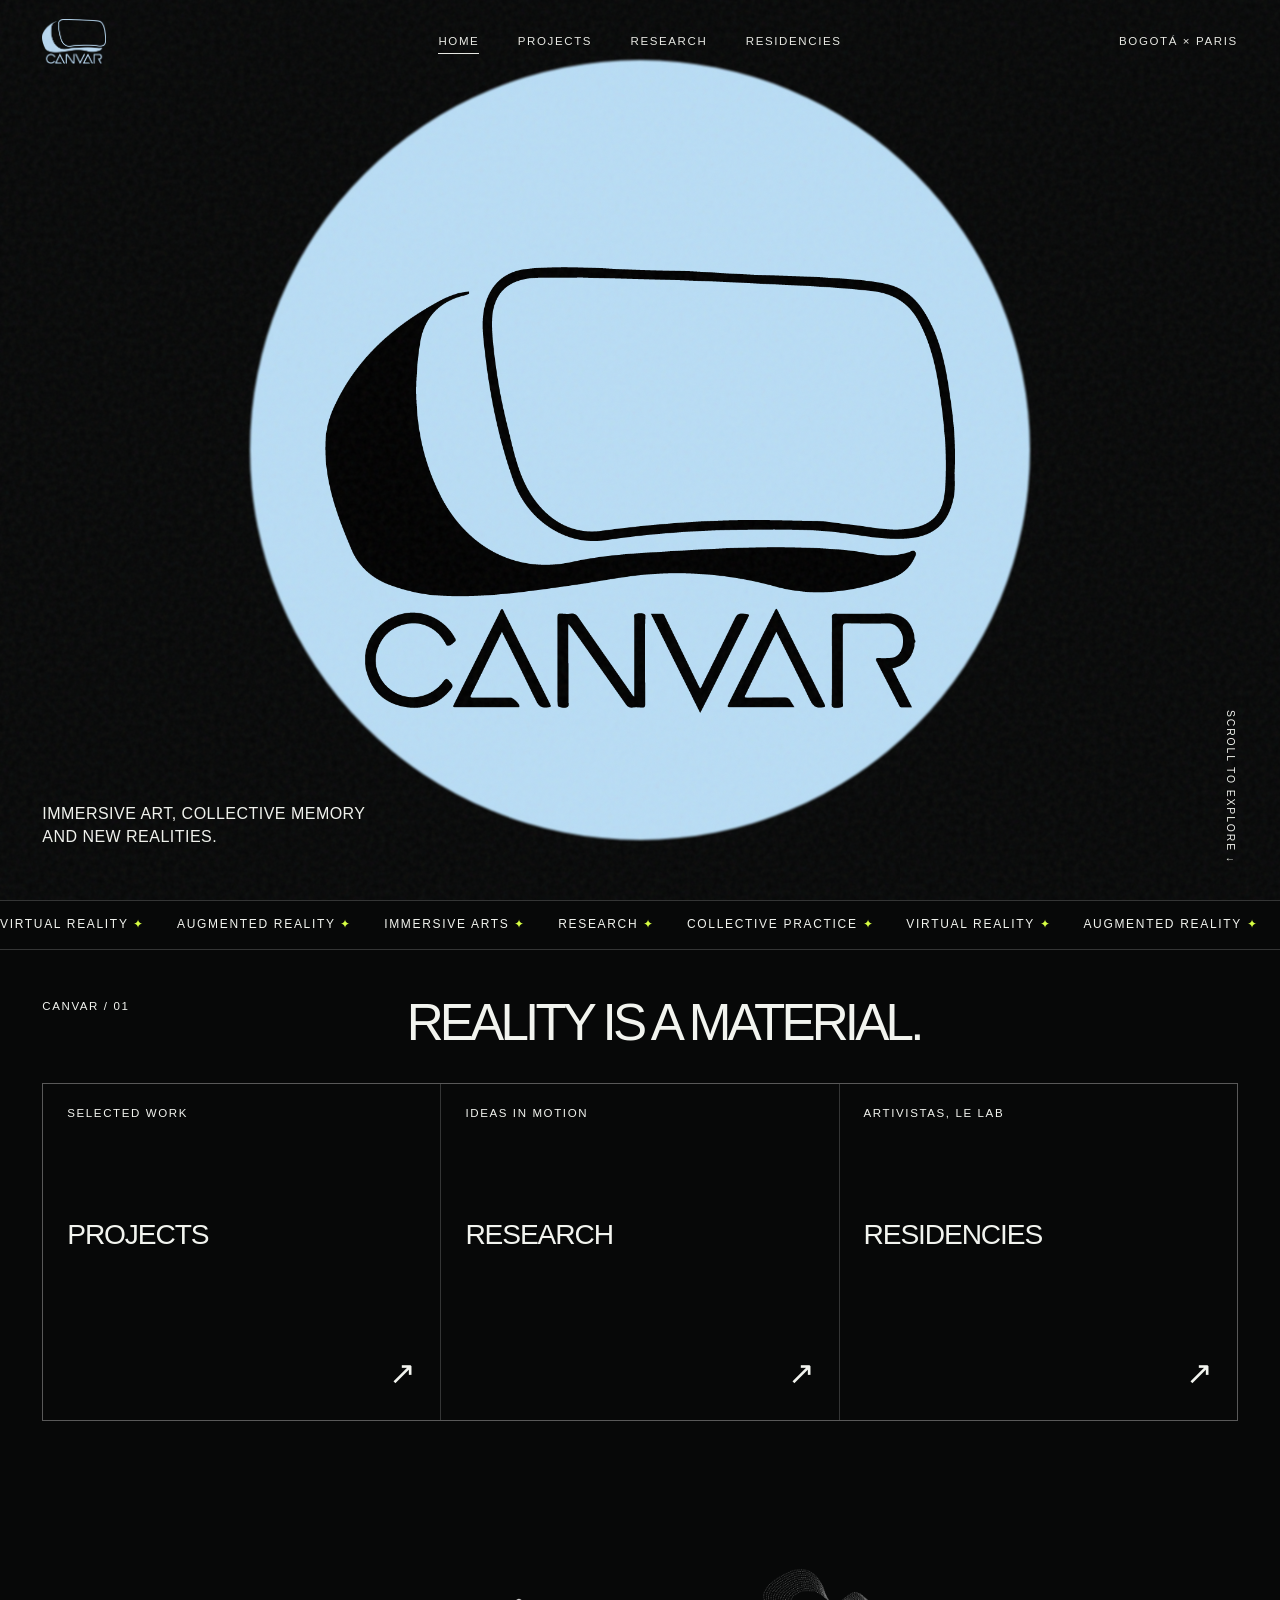
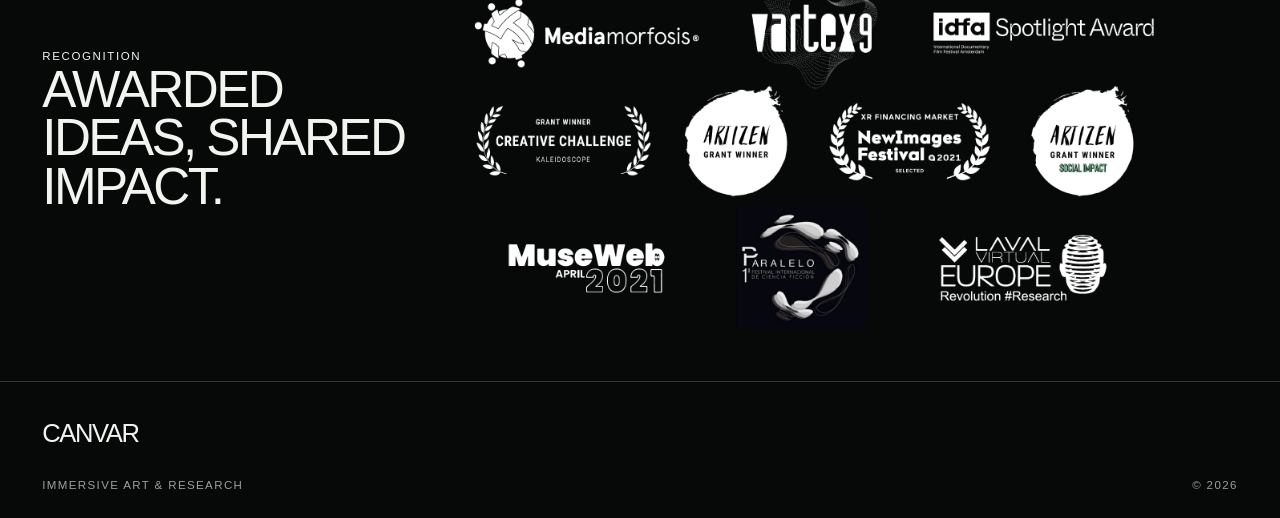
==== commit f36e658b: "add the new browser icon" ====
--- a/index.html
+++ b/index.html
@@ -5,6 +5,7 @@
   <meta name="viewport" content="width=device-width, initial-scale=1">
   <meta name="description" content="CANVAR — immersive art, extended realities and collective memory.">
   <title>CANVAR — Immersive art & new realities</title>
+  <link rel="icon" type="image/png" sizes="1254x1254" href="assets/images/brand/canvar-favicon.png">
   <link rel="stylesheet" href="assets/css/theme.css">
   <link rel="stylesheet" href="assets/css/styles.css">
 </head>
--- a/assets/css/styles.css
+++ b/assets/css/styles.css
@@ -91,9 +91,9 @@
 .section-intro { max-width: 42rem; margin: 0; font-size: clamp(1rem, 1.5vw, 1.3rem); align-self: end; }
 .rule { border: 0; border-top: 1px solid var(--line); margin: 0; }
 
-.awards { display: grid; grid-template-columns: .65fr 1.35fr; align-items: center; gap: 5vw; background: var(--paper); color: var(--ink); }
+.awards { display: grid; grid-template-columns: .65fr 1.35fr; align-items: center; gap: 5vw; background: var(--ink); color: var(--paper); }
 .awards h2 { font-size: var(--type-section-title); margin: 0; line-height: .94; letter-spacing: -.05em; text-transform: uppercase; font-weight: 500; }
-.awards-art { filter: contrast(1.6); mix-blend-mode: multiply; }
+.awards-art { filter: none; mix-blend-mode: normal; }
 
 .portal-grid { display: grid; grid-template-columns: repeat(3, 1fr); gap: 1px; background: var(--line); border: 1px solid var(--line); }
 .portal { background: var(--ink); min-height: 21rem; padding: 1.5rem; display: flex; flex-direction: column; justify-content: space-between; transition: color .3s, background .3s; }
@@ -120,16 +120,16 @@
 .filter-status { margin-left: auto; color: var(--muted); font-size: .72rem; text-transform: uppercase; letter-spacing: .12em; }
 
 .project-list { margin: 2rem var(--pad) 8rem; display: grid; grid-template-columns: repeat(2, minmax(0, 1fr)); gap: clamp(1rem, 2.4vw, 2.5rem); }
-.project-card { min-width: 0; position: relative; display: block; align-self: start; overflow: hidden; background: #111; isolation: isolate; }
+.project-card { min-width: 0; position: relative; display: block; align-self: start; overflow: hidden; background: transparent; isolation: isolate; }
 .project-card.reveal { opacity: 1; transform: none; }
 .project-card[hidden] { display: none !important; }
 .project-info { position: absolute; inset: 0; z-index: 2; padding: clamp(1.25rem, 3vw, 3rem); display: flex; flex-direction: column; align-items: center; justify-content: center; text-align: center; color: #fff; transition: transform .35s ease; }
 .project-info .index-no { display: block; margin-bottom: .8rem; color: rgba(255,255,255,.7); }
 .project-card h2 { margin: 0; font-size: var(--type-card-title); line-height: 1; text-transform: uppercase; letter-spacing: -.035em; font-weight: 500; }
-.project-thumb { position: relative; width: 100%; background: #111; }
+.project-thumb { position: relative; width: 100%; background: transparent; }
 .project-thumb::after { content: ""; position: absolute; inset: 0; background: rgba(0, 0, 0, .34); transition: background .35s ease; }
-.project-thumb img { width: 100%; height: var(--equal-grid-height, auto); object-fit: contain; }
-.project-list .project-thumb { height: var(--equal-grid-height, auto); }
+.project-thumb img { width: 100%; height: auto; object-fit: contain; }
+.project-list .project-thumb { height: auto; }
 .project-card .meta { color: rgba(255,255,255,.78); margin-top: .75rem; }
 .project-action { margin-top: 1.4rem; font-size: .65rem; line-height: 1; text-transform: uppercase; letter-spacing: .14em; opacity: .7; }
 .project-card[href] .project-action { opacity: 1; }
@@ -174,6 +174,7 @@
 .credit-item dd { margin: 1rem 0 0; font-size: 1.05rem; }
 .logo-grid { display: flex; gap: 1px; align-items: stretch; overflow: visible; background: transparent; }
 .logo-grid figure { flex: 1 1 0; min-width: 0; margin: 0; padding: clamp(.8rem, 1.8vw, 1.8rem); background: transparent; display: flex; align-items: center; justify-content: center; }
+.partner-logo-link { display: flex; width: 100%; height: 100%; align-items: center; justify-content: center; }
 .logo-grid img { width: 100%; height: var(--equal-grid-height, auto); object-fit: contain; }
 .project-separator { padding: 2rem var(--pad); display: flex; justify-content: center; }
 .project-separator img { width: min(11rem, 38vw); }
@@ -220,10 +221,20 @@
 .logo-row img { flex: 0 1 260px; min-width: 0; max-width: min(260px, 36vw); max-height: 130px; object-fit: contain; }
 
 /* SEXILIO */
-.sexilio-page { --hero-image-height: 18rem; }
+.sexilio-page {
+  --hero-image-height: 18rem;
+  /* Manual SEXILIO tuning controls. */
+  --support-video-width: 110%;
+  --rct-logo-scale: 3;
+  --split-section-width: 80%;
+}
 .sexilio-banner { padding-top: 5.25rem; border-bottom: 1px solid var(--line); background: #111; }
 .sexilio-banner img { width: 100%; height: auto; }
 .sexilio-opening, .sexilio-story, .sexilio-team, .sexilio-support { display: grid; grid-template-columns: repeat(2, minmax(0, 1fr)); gap: clamp(1.5rem, 4vw, 4rem); align-items: center; }
+.sexilio-page :is(.sexilio-opening, .sexilio-story, .sexilio-support) {
+  width: var(--split-section-width);
+  margin-inline: auto;
+}
 .sexilio-feature-image { margin: 0; min-width: 0; background: transparent; }
 .sexilio-feature-image img { width: 100%; height: auto; }
 .sexilio-crowdfunding { display: flex; align-items: end; justify-content: space-between; gap: 2rem; border-block: 1px solid var(--line); }
@@ -236,10 +247,55 @@
 .sexilio-grid figure { height: var(--equal-grid-height, auto); min-width: 0; margin: 0; overflow: hidden; background: #111; }
 .sexilio-grid img { width: 100%; height: var(--equal-grid-height, auto); object-fit: contain; }
 .sexilio-logos { max-width: 48rem; margin-inline: auto; }
-.sexilio-team { align-items: stretch; }
+.project-page.sexilio-page .sexilio-team-section {
+  padding-block: clamp(1rem, 1.5vw, 1.5rem);
+}
+.sexilio-team-section > .section-title {
+  margin-bottom: clamp(1rem, 1.8vw, 1.75rem);
+}
+.sexilio-page .sexilio-team {
+  display: flex;
+  flex-wrap: wrap;
+  align-items: flex-start;
+  justify-content: center;
+  gap: clamp(1rem, 2.5vw, 2.25rem);
+  max-width: 64rem;
+  margin-inline: auto;
+}
+.sexilio-page .sexilio-team .credit-item {
+  display: block;
+  flex: 0 1 13rem;
+  min-height: 0;
+  padding: 0;
+  background: transparent;
+  text-align: center;
+}
+.sexilio-page .sexilio-team .credit-item dt {
+  margin-bottom: .45rem;
+}
+.sexilio-page .sexilio-team .credit-item dd {
+  margin: .15rem 0;
+  font-size: 1rem;
+}
 .sexilio-credits { display: grid; grid-template-columns: repeat(2, minmax(0, 1fr)); }
-.sexilio-widget { min-height: 450px; display: grid; place-items: center; overflow: hidden; background: var(--paper); }
-.sexilio-widget iframe { display: block; width: 100%; height: 450px; border: 0; }
+.sexilio-widget {
+  min-height: 450px;
+  display: flex;
+  align-items: center;
+  justify-content: center;
+  justify-self: center;
+  align-self: center;
+  overflow: hidden;
+  background: transparent;
+}
+.sexilio-widget iframe {
+  display: block;
+  width: 100%;
+  height: 350px;
+  margin: auto;
+  border: 0;
+  background: transparent;
+}
 
 /* Project media is intentionally compact on larger screens. */
 .project-page .image-hero {
@@ -293,10 +349,29 @@
 
 /* SEXILIO page-specific proportions */
 .project-page main { text-align: center; }
-.project-page .section { padding-block: clamp(1.25rem, 2vw, 2rem); }
+.project-page .section { padding-block: clamp(.85rem, 1.4vw, 1.35rem); }
 .project-page main :is(.prose, .section-title, .project-title, .project-deck) { margin-inline: auto; }
-.project-page .section-title { font-size: clamp(1.6rem, 2.6vw, 2.7rem); line-height: .95; letter-spacing: -.045em; }
-.project-page .section-head { grid-template-columns: 1fr; margin-bottom: clamp(1rem, 1.8vw, 1.75rem); }
+.project-page main :is(h1, h2, h3) {
+  font-family: var(--display);
+  font-weight: 500;
+  text-transform: uppercase;
+}
+.project-page main h1 {
+  font-size: var(--type-project-title);
+  line-height: .9;
+  letter-spacing: -.055em;
+}
+.project-page main h2 {
+  font-size: clamp(1.6rem, 2.6vw, 2.7rem);
+  line-height: 1;
+  letter-spacing: -.04em;
+}
+.project-page main h3 {
+  font-size: clamp(1.15rem, 1.7vw, 1.65rem);
+  line-height: 1.08;
+  letter-spacing: -.025em;
+}
+.project-page .section-head { grid-template-columns: 1fr; margin-bottom: clamp(.75rem, 1.2vw, 1.2rem); }
 .project-page .credit-item { align-items: center; text-align: center; }
 .project-page .platform-list { justify-content: center; }
 .sexilio-page .sexilio-crowdfunding > div { flex: 1 1 auto; }
@@ -308,7 +383,89 @@
 .project-page :is(.project-media-grid figure, .person-card, .character, .gallery figure, .sexilio-grid figure) {
   background: transparent;
 }
+.project-page .sexilio-grid--collage {
+  display: grid;
+  grid-template-columns: minmax(0, 1fr);
+  gap: clamp(.35rem, .7vw, .7rem);
+}
+.project-page .sexilio-grid--collage .sexilio-grid-row {
+  display: grid;
+  gap: clamp(.35rem, .7vw, .7rem);
+  align-items: start;
+}
+.project-page .sexilio-grid--collage .sexilio-grid-row:first-child {
+  grid-template-columns: .929fr 1.5fr 1.093fr;
+}
+.project-page .sexilio-grid--collage .sexilio-grid-row:last-child {
+  grid-template-columns: 1.5fr 1.964fr .779fr;
+}
+.project-page .sexilio-grid--collage :is(figure, img) {
+  width: 100%;
+  height: auto;
+}
 .project-page .character-grid { border: 0; }
+.project-page .character-grid--stacked {
+  width: min(80%, 72rem);
+  grid-template-columns: minmax(0, 1fr);
+  gap: 0;
+}
+.project-page .character-grid--stacked .character {
+  grid-template-columns: repeat(2, minmax(0, 1fr));
+  align-items: center;
+  gap: clamp(2rem, 5vw, 5rem);
+  padding-block: clamp(2rem, 4vw, 4rem);
+  border-top: 1px solid var(--line);
+}
+.project-page .character-grid--stacked .character:last-child {
+  border-bottom: 1px solid var(--line);
+}
+.project-page .character-grid--stacked .character:first-child img {
+  order: 2;
+}
+.project-page .character-grid--stacked .character:first-child > div {
+  order: 1;
+}
+.project-page .character-grid--stacked .character > div {
+  align-self: center;
+  text-align: center;
+}
+.project-page .character-grid--stacked .character h3 {
+  margin-inline: auto;
+}
+.project-page .character-grid--stacked .character img {
+  height: auto;
+  max-height: 32rem;
+  object-fit: contain;
+  justify-self: center;
+}
+.project-page .qdlo-video {
+  margin-top: clamp(1.5rem, 3vw, 3rem);
+}
+.project-page .qdlo-intro {
+  display: grid;
+  grid-template-columns: repeat(2, minmax(0, 1fr));
+  align-items: center;
+  width: 80%;
+  margin-inline: auto;
+  gap: clamp(1.5rem, 4vw, 4rem);
+}
+.project-page .qdlo-intro .prose,
+.project-page .qdlo-intro .qdlo-video {
+  width: 100%;
+  margin: 0;
+}
+.project-page .qdlo-donate {
+  margin-top: clamp(1rem, 2vw, 1.75rem);
+}
+.project-page .qdlo-partners {
+  width: 100%;
+  margin-inline: 0;
+}
+.project-page .qdlo-partners img {
+  width: 100%;
+  max-height: none;
+  height: auto;
+}
 .project-page .sexilio-banner img { width: 100%; }
 .project-page .sexilio-story { align-items: stretch; }
 .project-page .sexilio-opening { align-items: center; }
@@ -336,6 +493,18 @@
 .project-page .sexilio-story .video-player > img { object-fit: contain; }
 .project-page .sexilio-story .video-player::after,
 .project-page .sexilio-story .video-player:hover::after { background: transparent; }
+.sexilio-page .sexilio-support > :first-child {
+  width: var(--support-video-width);
+  margin-inline: auto;
+  justify-self: center;
+  align-self: center;
+}
+.sexilio-page img[src$="logo-rct.png"] {
+  position: relative;
+  z-index: 1;
+  transform: scale(var(--rct-logo-scale));
+  transform-origin: center;
+}
 
 .feature-stack { display: grid; gap: 1px; background: var(--line); border-block: 1px solid var(--line); }
 .residency-intro { display: grid; grid-template-columns: minmax(18rem, .8fr) minmax(0, 1.2fr); gap: clamp(2.5rem, 7vw, 7rem); align-items: start; }
@@ -359,6 +528,62 @@
 .site-footer { padding: 2.5rem var(--pad) 1.5rem; border-top: 1px solid var(--line); }
 .footer-mark { font-family: var(--display); font-size: var(--type-footer); line-height: .9; letter-spacing: -.055em; text-transform: uppercase; }
 .footer-row { margin-top: 2rem; display: flex; justify-content: space-between; gap: 2rem; color: var(--muted); font-size: .72rem; text-transform: uppercase; letter-spacing: .12em; }
+.project-footer {
+  padding: clamp(3rem, 6vw, 6rem) var(--pad) 1.5rem;
+}
+.project-recommendations-title {
+  display: block;
+  width: max-content;
+  max-width: 100%;
+  margin: 0 0 clamp(2rem, 4vw, 4rem);
+  padding: .65rem .85rem .55rem;
+  color: var(--ink);
+  background: var(--acid);
+  font-family: var(--display);
+  font-size: clamp(.9rem, 1.25vw, 1.2rem);
+  font-weight: 500;
+  line-height: 1;
+  letter-spacing: .02em;
+  text-transform: uppercase;
+}
+.project-recommendations-grid {
+  display: grid;
+  grid-template-columns: repeat(5, minmax(0, 1fr));
+  align-items: center;
+  gap: clamp(1rem, 3vw, 4rem);
+}
+.project-recommendation {
+  display: block;
+  min-width: 0;
+  transition: opacity .25s ease, transform .25s ease;
+}
+.project-recommendation:hover,
+.project-recommendation:focus-visible {
+  opacity: .72;
+  transform: translateY(-4px);
+}
+.project-recommendation:focus-visible {
+  outline: 2px solid var(--acid);
+  outline-offset: 5px;
+}
+.project-recommendation-media {
+  display: flex;
+  align-items: center;
+  justify-content: center;
+  width: 100%;
+  aspect-ratio: 16 / 9;
+  overflow: hidden;
+  background: transparent;
+}
+.project-recommendation-media img {
+  width: 100%;
+  height: 100%;
+  object-fit: contain;
+}
+.project-footer-mark {
+  display: block;
+  margin-top: clamp(4rem, 9vw, 9rem);
+}
 .reveal { opacity: 0; transform: translateY(28px); transition: opacity .8s ease, transform .8s ease; }
 .reveal.is-visible { opacity: 1; transform: none; }
 .project-page:not(.sexilio-page) .reveal { opacity: 1; transform: none; }
@@ -388,6 +613,18 @@
   .credit-grid { display: grid; grid-template-columns: 1fr; overflow: visible; }
   .logo-grid { display: grid; grid-template-columns: repeat(3, minmax(0, 1fr)); gap: 1px; }
   .logo-grid figure { padding: .75rem; }
+  .project-page.sexilio-page .sexilio-logos {
+    grid-template-columns: minmax(0, 1fr);
+    width: min(100%, 28rem);
+    gap: clamp(1.5rem, 6vw, 3rem);
+    margin-inline: auto;
+  }
+  .sexilio-page .sexilio-logos img {
+    height: auto;
+  }
+  .sexilio-page .sexilio-logos img[src$="logo-rct.png"] {
+    transform: none;
+  }
   .character-grid, .feature { grid-template-columns: 1fr; }
   .page-hero--compact { min-height: 38svh; }
   .residency-intro { grid-template-columns: 1fr; }
@@ -398,6 +635,7 @@
   .gallery { gap: .75rem; }
   .gallery figure { grid-column: span 12 !important; }
   .sexilio-opening, .sexilio-story, .sexilio-team, .sexilio-support { grid-template-columns: 1fr; }
+  .sexilio-page :is(.sexilio-opening, .sexilio-story, .sexilio-support) { width: 100%; }
   .sexilio-crowdfunding { align-items: flex-start; flex-direction: column; }
   .sexilio-grid--three, .sexilio-grid--two, .sexilio-credits { grid-template-columns: 1fr; }
   .project-page .image-hero {
@@ -412,8 +650,21 @@
   .project-page:not(.sexilio-page) .image-hero { height: auto; aspect-ratio: 16 / 9; }
   .project-page:not(.sexilio-page) .character-grid { --equal-grid-height: auto !important; }
   .project-page:not(.sexilio-page) .character img { height: min(65svh, 32rem); }
+  .project-page .character-grid--stacked { width: 100%; }
+  .project-page .character-grid--stacked .character {
+    grid-template-columns: minmax(0, 1fr);
+    gap: 1.5rem;
+  }
+  .project-page .character-grid--stacked .character img { height: auto; }
+  .project-page .qdlo-intro {
+    grid-template-columns: minmax(0, 1fr);
+    width: 100%;
+    gap: 1.5rem;
+  }
   .project-page .sexilio-opening .sexilio-feature-image { height: auto; aspect-ratio: 3 / 2; }
   .project-page .sexilio-story .video-player { aspect-ratio: 16 / 9; }
+  .project-recommendations-grid { grid-template-columns: repeat(2, minmax(0, 1fr)); }
+  .project-footer-mark { margin-top: 4rem; }
 }
 
 @media (hover: none) {
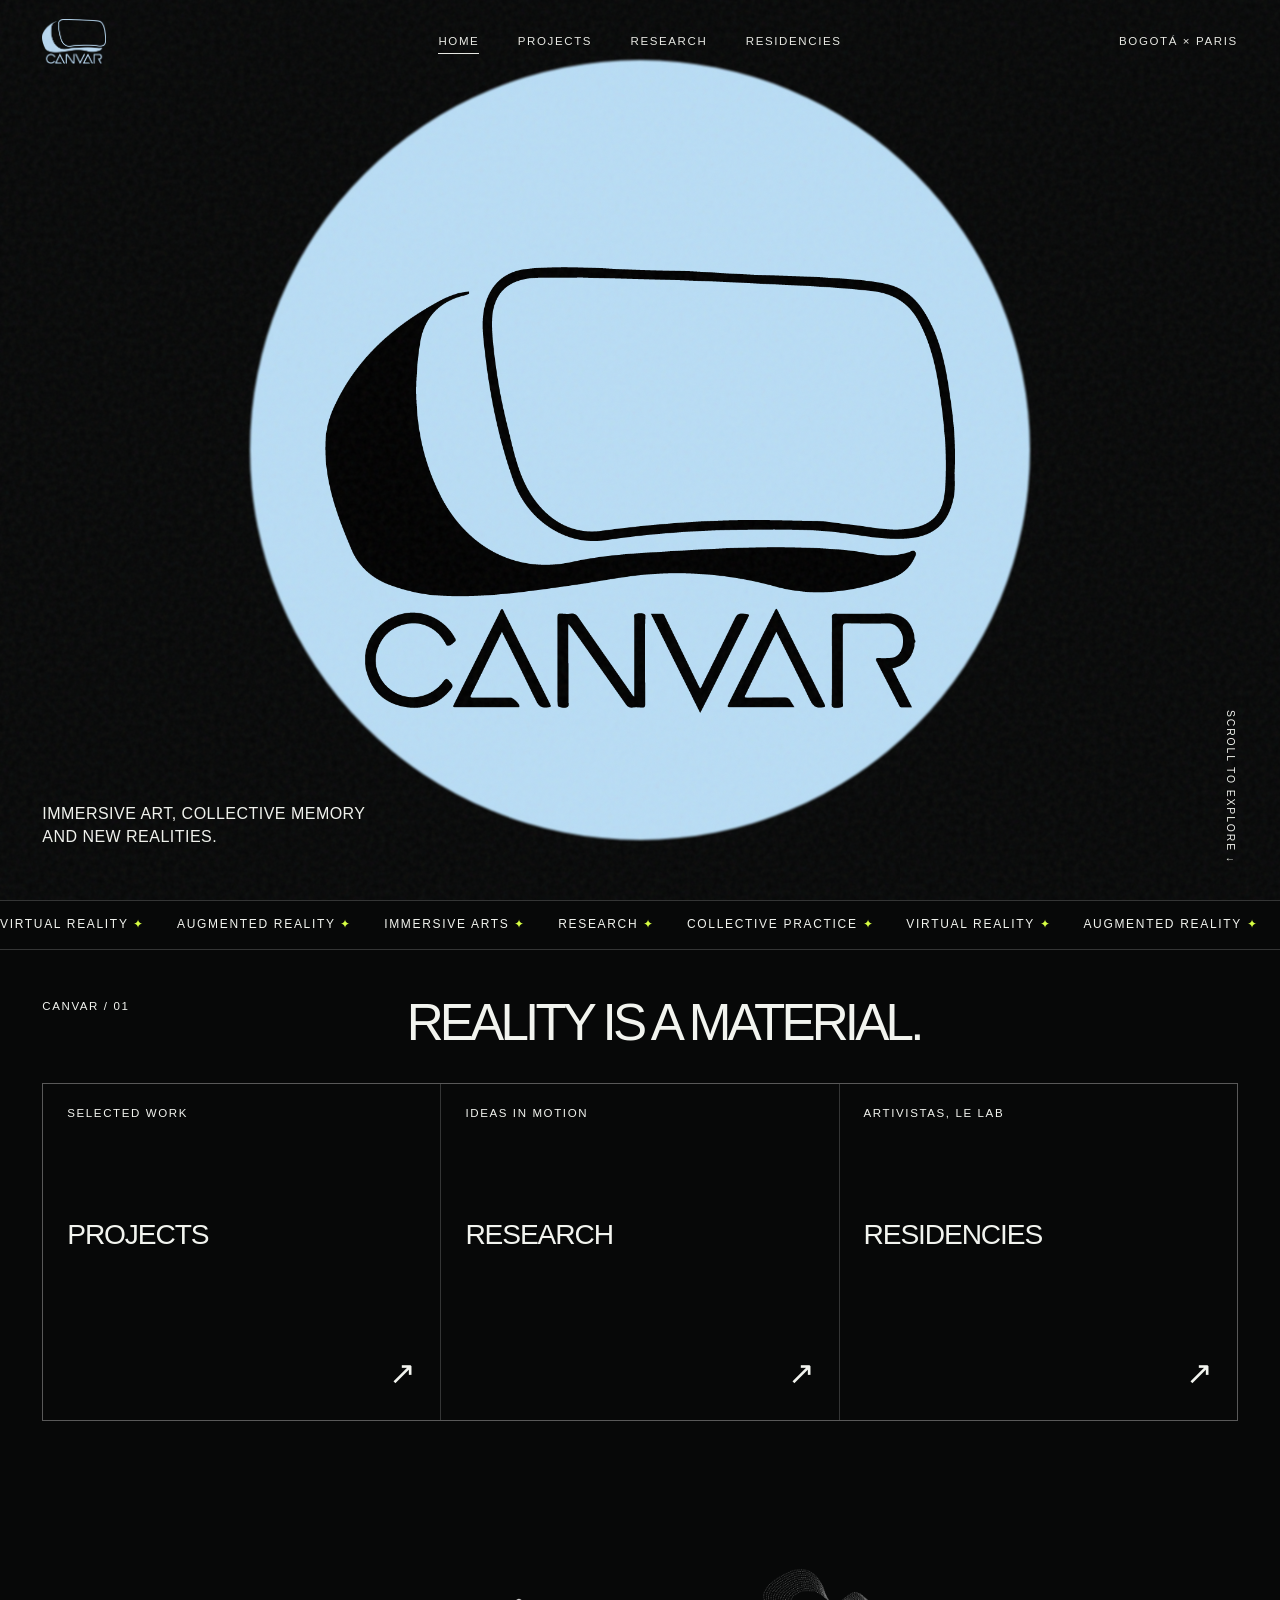
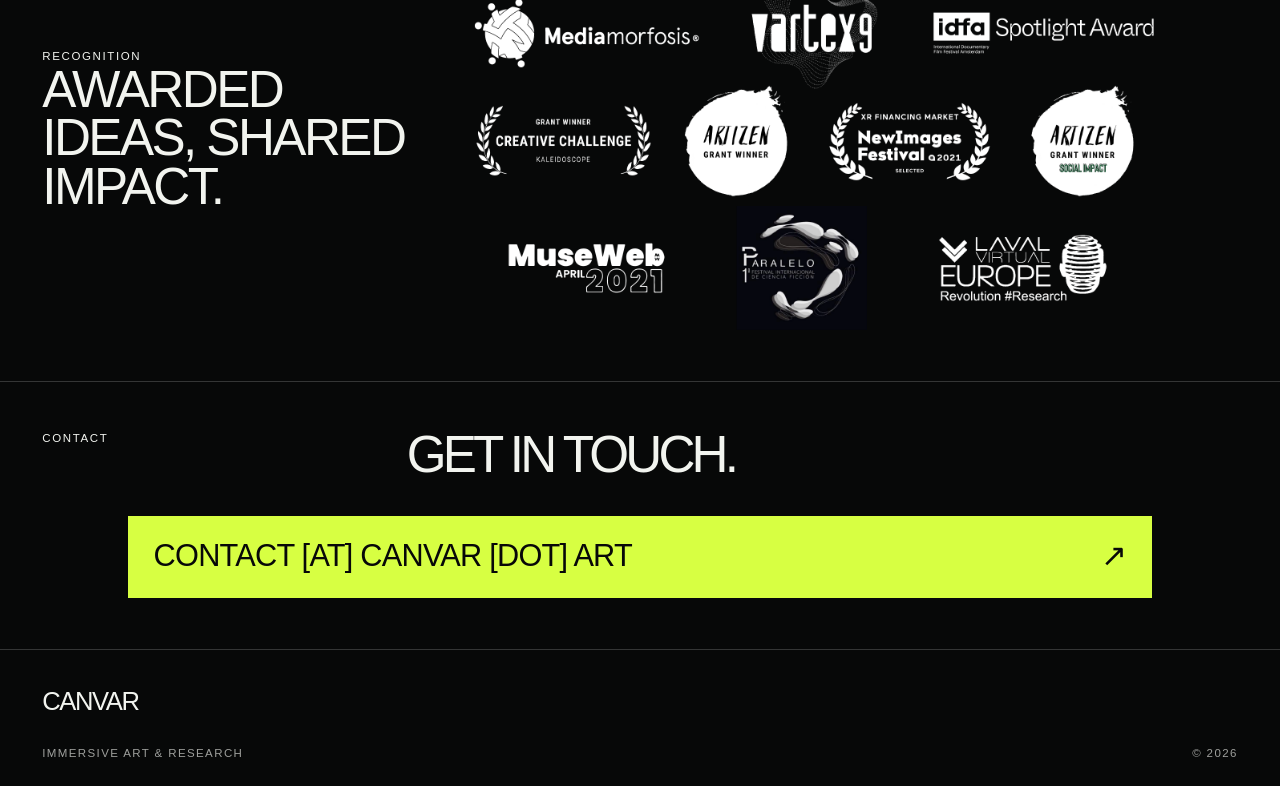
==== commit f51ed670: "add contact mail" ====
--- a/index.html
+++ b/index.html
@@ -41,6 +41,12 @@
       <div class="reveal"><span class="eyebrow">Recognition</span><h2>Awarded ideas, shared impact.</h2></div>
       <img class="awards-art reveal" src="assets/images/brand/canvar-awards.png" alt="CANVAR awards and recognition marks">
     </section>
+    <section class="section contact-section" id="contact">
+      <div class="section-head reveal"><span class="eyebrow">Contact</span><h2 class="section-title">Get in touch.</h2></div>
+      <a class="contact-email reveal" href="#contact" data-contact-local="tcatnoc" data-contact-domain="tra.rav nac" aria-label="Send an email to CANVAR">
+        <span>contact [at] canvar [dot] art</span><span aria-hidden="true">↗</span>
+      </a>
+    </section>
   </main>
   <footer class="site-footer"><div class="footer-mark">CANVAR</div><div class="footer-row"><span>Immersive art & research</span><span>© <span data-year></span></span></div></footer>
   <script src="assets/js/main.js"></script>
--- a/assets/css/styles.css
+++ b/assets/css/styles.css
@@ -94,6 +94,27 @@
 .awards { display: grid; grid-template-columns: .65fr 1.35fr; align-items: center; gap: 5vw; background: var(--ink); color: var(--paper); }
 .awards h2 { font-size: var(--type-section-title); margin: 0; line-height: .94; letter-spacing: -.05em; text-transform: uppercase; font-weight: 500; }
 .awards-art { filter: none; mix-blend-mode: normal; }
+
+.contact-section { border-top: 1px solid var(--line); }
+.contact-email {
+  display: flex;
+  width: min(100%, 64rem);
+  margin-inline: auto;
+  padding: clamp(1.1rem, 2vw, 1.6rem);
+  align-items: center;
+  justify-content: space-between;
+  gap: 2rem;
+  color: var(--ink);
+  background: var(--acid);
+  font-family: var(--display);
+  font-size: clamp(1.15rem, 2.4vw, 2.2rem);
+  line-height: 1;
+  letter-spacing: -.025em;
+  text-transform: uppercase;
+  transition: filter .2s ease, transform .2s ease;
+}
+.contact-email:hover { filter: brightness(1.08); transform: translateY(-2px); }
+.contact-email:focus-visible { outline: 2px solid var(--paper); outline-offset: 4px; }
 
 .portal-grid { display: grid; grid-template-columns: repeat(3, 1fr); gap: 1px; background: var(--line); border: 1px solid var(--line); }
 .portal { background: var(--ink); min-height: 21rem; padding: 1.5rem; display: flex; flex-direction: column; justify-content: space-between; transition: color .3s, background .3s; }
@@ -164,6 +185,7 @@
 .project-media-grid figure { flex: 1 1 0; min-width: 0; height: var(--equal-grid-height, auto); margin: 0; background: #111; }
 .project-media-grid img { width: 100%; height: var(--equal-grid-height, auto); object-fit: contain; }
 .people-grid { display: flex; width: 100%; gap: 1px; align-items: stretch; overflow: hidden; background: var(--line); }
+.people-grid.lde-collaborations { display: grid; grid-template-columns: repeat(5, minmax(0, 1fr)); overflow: visible; }
 .person-card { flex: 1 1 0; min-width: 0; height: var(--equal-grid-height, auto); position: relative; margin: 0; overflow: hidden; background: #111; }
 .person-card img { width: 100%; height: var(--equal-grid-height, auto); object-fit: contain; }
 .person-card figcaption { position: absolute; inset: 0; display: flex; align-items: center; justify-content: center; padding: 1rem; color: #fff; background: rgba(0,0,0,.68); text-align: center; text-transform: uppercase; letter-spacing: .08em; opacity: 0; transition: opacity .25s ease; }
@@ -220,6 +242,13 @@
 .logo-row { display: flex; justify-content: center; align-items: center; gap: 5vw; padding: 3rem var(--pad); background: transparent; }
 .logo-row img { flex: 0 1 260px; min-width: 0; max-width: min(260px, 36vw); max-height: 130px; object-fit: contain; }
 
+/* Shared project-page proportions */
+.project-page {
+  --project-standalone-width: 60%;
+  --project-split-width: 80%;
+  --project-longer-width: 100%;
+}
+
 /* SEXILIO */
 .sexilio-page {
   --hero-image-height: 18rem;
@@ -230,7 +259,7 @@
 }
 .sexilio-banner { padding-top: 5.25rem; border-bottom: 1px solid var(--line); background: #111; }
 .sexilio-banner img { width: 100%; height: auto; }
-.sexilio-opening, .sexilio-story, .sexilio-team, .sexilio-support { display: grid; grid-template-columns: repeat(2, minmax(0, 1fr)); gap: clamp(1.5rem, 4vw, 4rem); align-items: center; }
+.sexilio-opening, .sexilio-story, .sexilio-support { display: grid; grid-template-columns: repeat(2, minmax(0, 1fr)); gap: clamp(1.5rem, 4vw, 4rem); align-items: center; }
 .sexilio-page :is(.sexilio-opening, .sexilio-story, .sexilio-support) {
   width: var(--split-section-width);
   margin-inline: auto;
@@ -259,7 +288,8 @@
   align-items: flex-start;
   justify-content: center;
   gap: clamp(1rem, 2.5vw, 2.25rem);
-  max-width: 64rem;
+  width: 100%;
+  max-width: none;
   margin-inline: auto;
 }
 .sexilio-page .sexilio-team .credit-item {
@@ -299,19 +329,19 @@
 
 /* Project media is intentionally compact on larger screens. */
 .project-page .image-hero {
-  width: 60%;
+  width: var(--project-standalone-width);
   height: min(57svh, 585px);
   margin-inline: auto;
 }
 .project-page :is(.video-player, .wide-media, .project-media-grid, .people-grid, .logo-grid, .character-grid, .gallery, .partner-strip, .sexilio-grid) {
-  width: 60%;
+  width: var(--project-standalone-width);
   margin-inline: auto;
 }
 .project-page :is(.sexilio-banner img, .sexilio-feature-image, .sexilio-widget) {
-  width: 60%;
-  margin-inline: auto;
-}
-.project-page :is(.project-split, .content-grid, .sexilio-opening, .sexilio-story, .sexilio-team, .sexilio-support)
+  width: var(--project-standalone-width);
+  margin-inline: auto;
+}
+.project-page :is(.project-split, .content-grid, .sexilio-opening, .sexilio-story, .sexilio-support)
   :is(.image-hero, .video-player, .wide-media, .project-media-grid, .people-grid, .logo-grid, .character-grid, .gallery, .partner-strip, .sexilio-grid, .sexilio-feature-image, .sexilio-widget) {
   width: 100%;
   margin-inline: 0;
@@ -322,6 +352,152 @@
 .project-page:not(.sexilio-page) :is(.project-split, .content-grid) {
   grid-template-columns: 1fr;
   gap: clamp(1rem, 2vw, 2rem);
+}
+.paramoverso-page .paramoverso-title {
+  position: absolute;
+  width: 1px;
+  height: 1px;
+  margin: -1px;
+  padding: 0;
+  overflow: hidden;
+  clip: rect(0 0 0 0);
+  white-space: nowrap;
+  border: 0;
+}
+.paramoverso-page .paramoverso-intro .prose,
+.paramoverso-page .paramoverso-full-text .prose,
+.paramoverso-page .paramoverso-support .prose,
+.paramoverso-page .paramoverso-multiplatform .prose {
+  margin-inline: auto;
+}
+.project-page .project-facts {
+  width: min(var(--project-standalone-width), 48rem);
+  margin: .25rem auto clamp(1rem, 2vw, 1.75rem);
+  border-block: 1px solid rgba(255, 255, 255, .12);
+}
+.project-page .project-facts dl {
+  display: grid;
+  grid-template-columns: repeat(3, minmax(0, 1fr));
+  margin: 0;
+}
+.project-page .project-facts dl > div {
+  min-width: 0;
+  padding: .7rem .8rem .75rem;
+  border-right: 1px solid rgba(255, 255, 255, .08);
+}
+.project-page .project-facts dl > div:nth-child(3n) { border-right: 0; }
+.project-page .project-facts dl > div:nth-child(-n + 3) {
+  border-bottom: 1px solid rgba(255, 255, 255, .08);
+}
+.project-page .project-facts--five dl > div:last-child {
+  grid-column: span 2;
+  border-right: 0;
+}
+.project-page .project-facts dt {
+  margin: 0 0 .2rem;
+  color: var(--muted);
+  font-size: .56rem;
+  line-height: 1.2;
+  letter-spacing: .13em;
+  text-transform: uppercase;
+}
+.project-page .project-facts dd {
+  margin: 0;
+  color: rgba(242, 244, 239, .82);
+  font-size: clamp(.68rem, .75vw, .78rem);
+  line-height: 1.35;
+}
+.project-page .project-facts dd.is-missing { color: rgba(242, 244, 239, .34); }
+.paramoverso-page .paramoverso-story {
+  display: grid;
+  width: min(100%, 70rem);
+  margin-inline: auto;
+  grid-template-columns: repeat(2, minmax(0, 1fr));
+  gap: clamp(1.25rem, 3vw, 3rem);
+  align-items: center;
+}
+.paramoverso-page .paramoverso-story > * { min-width: 0; }
+.paramoverso-page .paramoverso-story > .prose {
+  transition: transform .22s ease-out;
+  will-change: transform;
+}
+.paramoverso-page .paramoverso-illustration,
+.paramoverso-page .paramoverso-condor {
+  margin: 0;
+  background: transparent;
+}
+.paramoverso-page .paramoverso-illustration img,
+.paramoverso-page .paramoverso-condor img {
+  display: block;
+  width: auto;
+  max-width: 100%;
+  height: auto;
+  max-height: 13rem;
+  max-height: min(26svh, 13rem);
+  margin-inline: auto;
+  object-fit: contain;
+}
+.paramoverso-page :is(.paramoverso-frailejon, .paramoverso-bromelia) img { will-change: transform; }
+.paramoverso-page :is(.paramoverso-frailejon, .paramoverso-bromelia) img.is-fixed {
+  position: fixed;
+  left: 0;
+  bottom: 0;
+  z-index: 10;
+  margin: 0;
+  pointer-events: none;
+}
+.paramoverso-page :is(.paramoverso-frailejon, .paramoverso-bromelia) img.is-fixed.is-animated {
+  transition: transform .22s ease-out;
+}
+.paramoverso-page .paramoverso-condor {
+  width: 100%;
+  padding-inline: var(--pad);
+  overflow: hidden;
+}
+.paramoverso-page .paramoverso-condor img {
+  max-height: 15rem;
+  max-height: min(30svh, 15rem);
+  will-change: transform;
+}
+.paramoverso-page .project-separator { overflow: hidden; }
+.paramoverso-page .project-separator img {
+  transform: scaleX(-1);
+  transform-origin: center;
+  will-change: transform;
+}
+.paramoverso-page .paramoverso-gameplay {
+  width: min(41%, 36rem);
+  margin-inline: auto;
+}
+.paramoverso-page .paramoverso-multiplatform .section-head,
+.paramoverso-page .paramoverso-partners .section-head {
+  display: block;
+  text-align: center;
+}
+.paramoverso-page .platform-list { justify-content: center; }
+.paramoverso-page .paramoverso-coproducers a {
+  display: flex;
+  width: 100%;
+  height: 100%;
+  align-items: center;
+  justify-content: center;
+}
+@media (min-width: 851px) {
+  .paramoverso-page .section:not(.paramoverso-story) > :is(.prose, .section-head, .video-player, .partner-strip, .logo-grid, .platform-list) {
+    width: 100%;
+    margin-inline: auto;
+  }
+  .project-page .section:not(.project-split):not(.content-grid):not(.qdlo-intro):not(.paramoverso-story):not(.sexilio-opening):not(.sexilio-story):not(.sexilio-support)
+    > :is(.prose, .section-head, .credit-grid, .platform-list, .sexilio-team) {
+    width: 100%;
+    margin-inline: auto;
+  }
+  .sexilio-page .sexilio-crowdfunding > div {
+    flex: 1 1 100%;
+    width: 100%;
+    max-width: 100%;
+    margin-inline: auto;
+  }
 }
 .project-page:not(.sexilio-page) :is(.project-split, .content-grid) > *,
 .project-page:not(.sexilio-page) :is(.prose, .video-load, .section-head, .character, .credit-item) {
@@ -349,7 +525,9 @@
 
 /* SEXILIO page-specific proportions */
 .project-page main { text-align: center; }
-.project-page .section { padding-block: clamp(.85rem, 1.4vw, 1.35rem); }
+.project-page .section {
+  padding-block: clamp(.85rem, 1.4vw, 1.35rem);
+}
 .project-page main :is(.prose, .section-title, .project-title, .project-deck) { margin-inline: auto; }
 .project-page main :is(h1, h2, h3) {
   font-family: var(--display);
@@ -458,20 +636,31 @@
   margin-top: clamp(1rem, 2vw, 1.75rem);
 }
 .project-page .qdlo-partners {
-  width: 100%;
-  margin-inline: 0;
+  width: var(--project-standalone-width);
+  margin-inline: auto;
 }
 .project-page .qdlo-partners img {
   width: 100%;
   max-height: none;
   height: auto;
+}
+#continuum-credits .credit-grid {
+  width: 100%;
+  max-width: none;
+}
+#continuum2-grid .project-media-grid {
+  display: grid;
+  grid-template-columns: repeat(3, minmax(0, 1fr));
+  width: 100%;
+  max-width: none;
+  overflow: visible;
 }
 .project-page .sexilio-banner img { width: 100%; }
 .project-page .sexilio-story { align-items: stretch; }
 .project-page .sexilio-opening { align-items: center; }
 .project-page .sexilio-opening .sexilio-feature-image {
   position: relative;
-  width: 100%;
+  width: 90%;
   height: var(--hero-image-height);
   overflow: hidden;
 }
@@ -587,6 +776,34 @@
 .reveal { opacity: 0; transform: translateY(28px); transition: opacity .8s ease, transform .8s ease; }
 .reveal.is-visible { opacity: 1; transform: none; }
 .project-page:not(.sexilio-page) .reveal { opacity: 1; transform: none; }
+
+@media (min-width: 851px) {
+  .project-page .section {
+    width: 100%;
+    max-width: var(--project-standalone-width);
+    margin-inline: auto;
+  }
+  .project-page .section:is(.qdlo-intro, .paramoverso-story, .sexilio-opening, .sexilio-story, .sexilio-support),
+  .project-page .section:has(> :is(.project-split, .content-grid, .character-grid--stacked)) {
+    max-width: var(--project-split-width);
+  }
+  .project-page .section.section-longer {
+    max-width: var(--project-longer-width);
+  }
+  .project-page.sexilio-page .sexilio-team-section {
+    max-width: 70%;
+  }
+  .project-page .section > :is(.project-split, .content-grid, .prose, .section-head, .video-player, .wide-media, .project-media-grid, .people-grid, .credit-grid, .logo-grid, .character-grid, .gallery, .partner-strip, .sexilio-grid, .platform-list, .sexilio-team) {
+    width: 100%;
+    max-width: 100%;
+    margin-inline: auto;
+  }
+  .sexilio-page .sexilio-crowdfunding > div {
+    flex: 1 1 100%;
+    width: 100%;
+    max-width: 100%;
+  }
+}
 
 @media (max-width: 850px) {
   .site-header { grid-template-columns: 1fr auto; mix-blend-mode: normal; background: rgba(7,8,8,.92); }
@@ -607,9 +824,39 @@
   .filter-status { width: 100%; margin: .5rem 0 0; }
   .project-list { grid-template-columns: 1fr; margin-bottom: 5rem; }
   .project-split { grid-template-columns: 1fr; }
+  .paramoverso-page .paramoverso-story { grid-template-columns: 1fr; }
+  .project-page .project-facts {
+    width: calc(100% - 2 * var(--pad));
+  }
+  .project-page .project-facts dl { grid-template-columns: repeat(2, minmax(0, 1fr)); }
+  .project-page .project-facts dl > div,
+  .project-page .project-facts dl > div:nth-child(3n) {
+    border-right: 1px solid rgba(255, 255, 255, .08);
+    border-bottom: 1px solid rgba(255, 255, 255, .08);
+  }
+  .project-page .project-facts dl > div:nth-child(2n) { border-right: 0; }
+  .project-page .project-facts dl > div:nth-last-child(-n + 2) { border-bottom: 0; }
+  .project-page .project-facts--five dl > div:nth-last-child(2) {
+    border-bottom: 1px solid rgba(255, 255, 255, .08);
+  }
+  .project-page .project-facts--five dl > div:last-child {
+    grid-column: span 2;
+    border-right: 0;
+  }
+  .paramoverso-page .paramoverso-illustration img {
+    max-height: 11rem;
+    max-height: min(24svh, 11rem);
+  }
+  .paramoverso-page .paramoverso-condor img {
+    max-height: 12.5rem;
+    max-height: min(26svh, 12.5rem);
+  }
+  .paramoverso-page .paramoverso-gameplay { width: 50%; }
   .project-media-grid { display: grid; grid-template-columns: repeat(2, minmax(0, 1fr)); overflow: visible; }
   .project-media-grid figure { height: var(--equal-grid-height, auto); }
   .people-grid { display: grid; grid-template-columns: repeat(2, minmax(0, 1fr)); overflow: visible; }
+  .people-grid.lde-collaborations { grid-template-columns: repeat(2, minmax(0, 1fr)); }
+  #continuum2-grid .project-media-grid { grid-template-columns: repeat(2, minmax(0, 1fr)); }
   .credit-grid { display: grid; grid-template-columns: 1fr; overflow: visible; }
   .logo-grid { display: grid; grid-template-columns: repeat(3, minmax(0, 1fr)); gap: 1px; }
   .logo-grid figure { padding: .75rem; }
@@ -634,7 +881,7 @@
   .character { grid-template-columns: 1fr; }
   .gallery { gap: .75rem; }
   .gallery figure { grid-column: span 12 !important; }
-  .sexilio-opening, .sexilio-story, .sexilio-team, .sexilio-support { grid-template-columns: 1fr; }
+  .sexilio-opening, .sexilio-story, .sexilio-support { grid-template-columns: 1fr; }
   .sexilio-page :is(.sexilio-opening, .sexilio-story, .sexilio-support) { width: 100%; }
   .sexilio-crowdfunding { align-items: flex-start; flex-direction: column; }
   .sexilio-grid--three, .sexilio-grid--two, .sexilio-credits { grid-template-columns: 1fr; }
